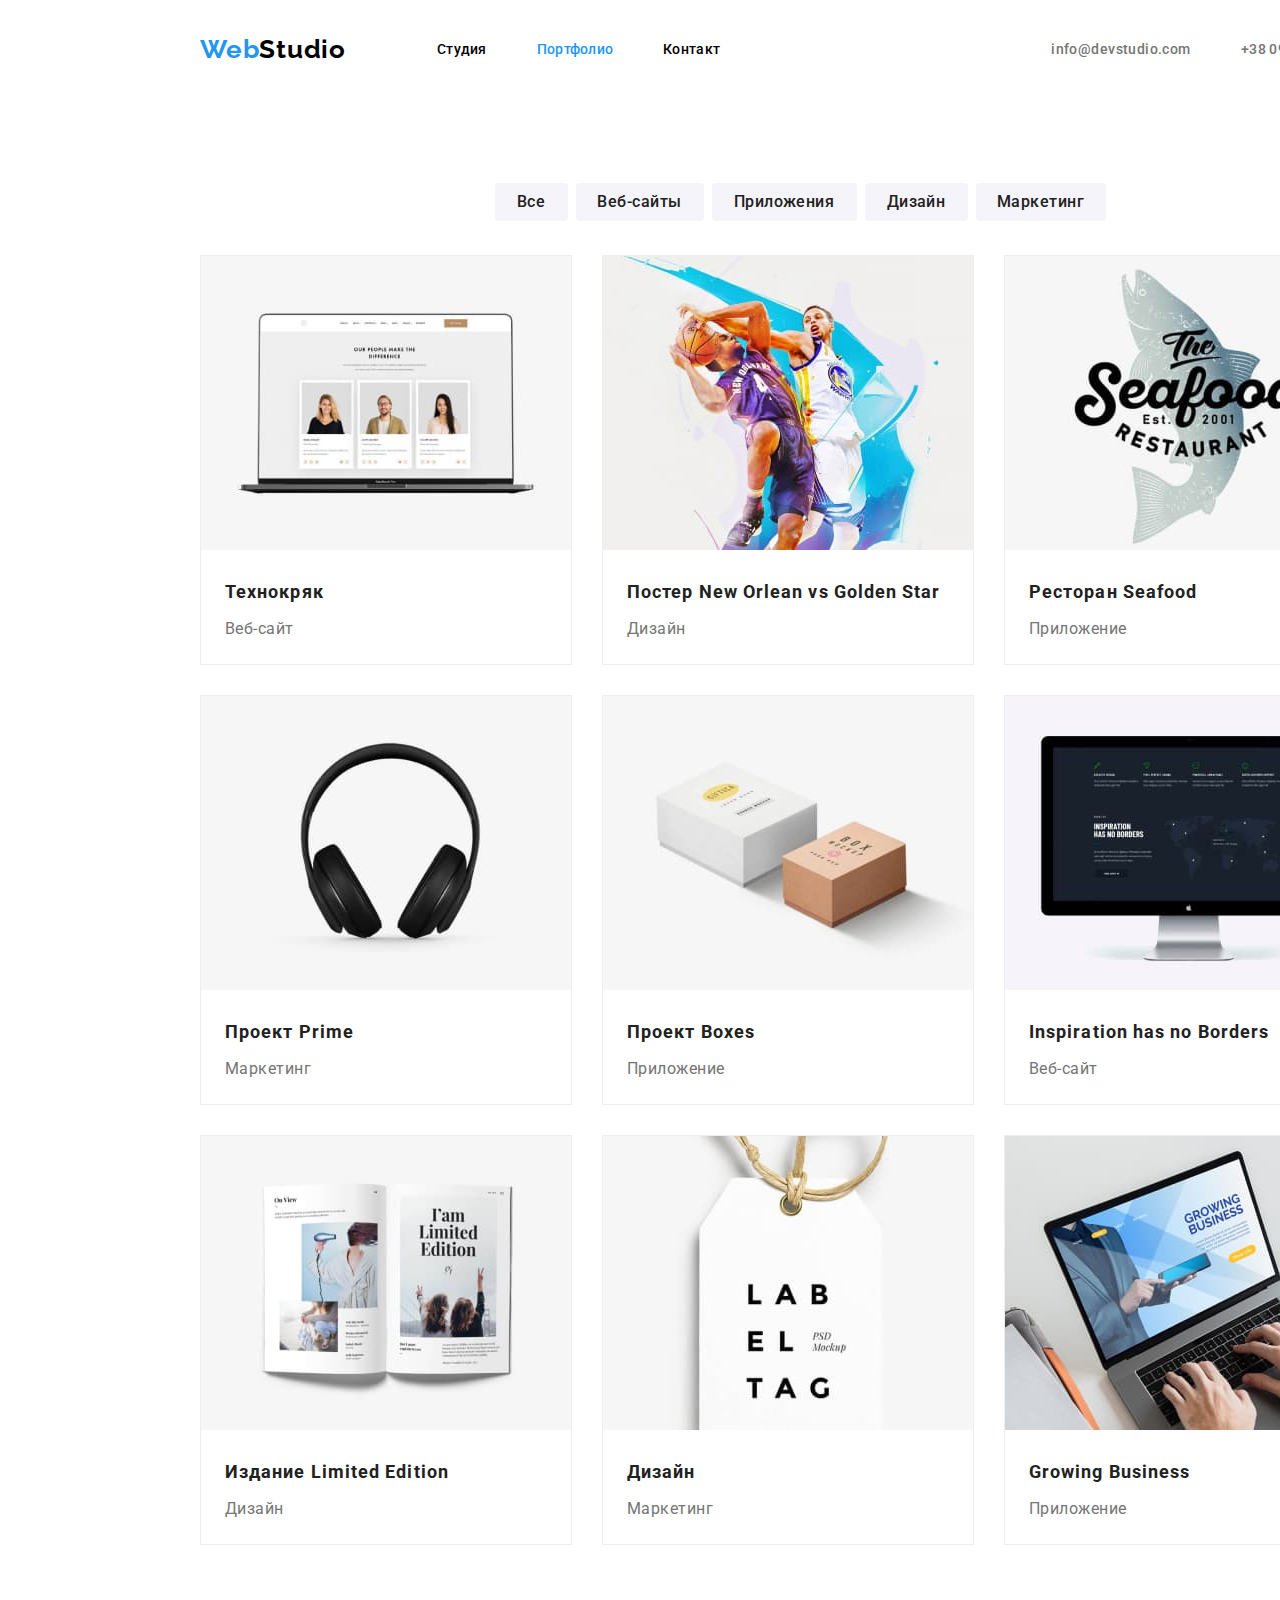
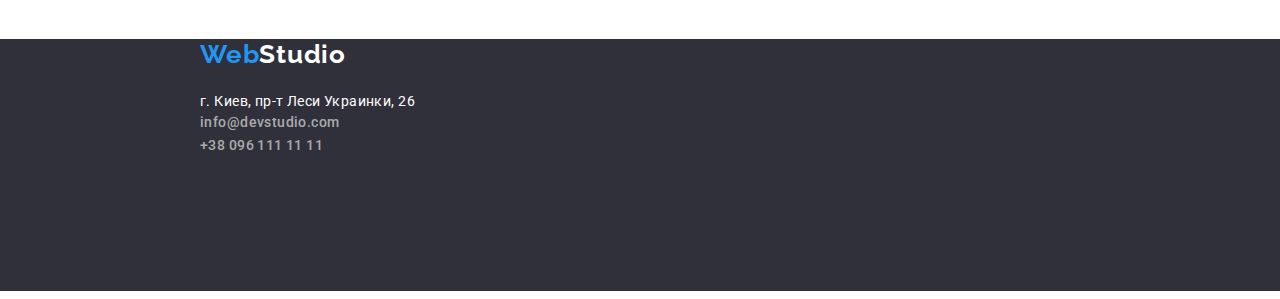
==== portfolio.html @ cc480a6a "new" ====
<!DOCTYPE html>
<html lang="en">
  <head>
    <meta charset="UTF-8" />
    <meta http-equiv="X-UA-Compatible" content="IE=edge" />
    <meta name="viewport" content="width=device-width, initial-scale=1.0" />
    <title>Document</title>
    <link rel="stylesheet" href="./css/style.css" />
    <link rel="preconnect" href="https://fonts.gstatic.com" />
    <link
      href="https://fonts.googleapis.com/css2?family=Raleway:wght@700&family=Roboto:wght@400;500;700;900&display=swap"
      rel="stylesheet"
    />
  </head>
  <body>
    <header >
      

      <nav class="container flex-header ">
        <a href="#" class="logo logo-color" >
          <span >Web</span>Studio
        </a>
        <ul class="link-nav flex-header">
          <li class="item"><a href="./index.html" >Студия</a></li>
          <li class="item"><a href="./portfolio.html" class="link-current">Портфолио</a></li>
          <li class="item"><a href="#">Контакт</a></li>
        </ul>
      
      <ul class="ul-header container flex-header ">
        <li class="head-mail">
          <a href="mailto:info@devstudio.com" class="mail-tel ">
            info@devstudio.com
          </a>
        </li>
        <li class="head-mail">
          <a href="tel:+380961111111" class="mail-tel ">+38 096 111 11 11</a>
        </li>
      </ul>
    </nav>
    </header>
    <main >
      <section>
        <ul class="flex-buttom-ul">
          <li class="flex-buttom">
            <button type="button" class="button-work board-one">Все</button>
          </li>
          <li class="flex-buttom">
            <button type="button" class="button-work board-two flex-buttom">
              Веб-сайты
            </button>
          </li>
          <li class="flex-buttom">
            <button type="button" class="button-work board-three flex-buttom">
              Приложения
            </button>
          </li>
          <li class="flex-buttom">
            <button type="button" class="button-work board-four flex-buttom">Дизайн</button>
          </li>
          <li class="flex-buttom">
            <button type="button" class="button-work board-five flex-buttom">
              Маркетинг
            </button>
          </li>
        </ul>
        <ul class="container ul-one">
          <li class="flex-menu">
            <a href="">
              <img src="./images/project1.jpg" alt="project1" width="370" />
              <h2 class="h2-Example-of-work">Технокряк</h2>
              <p class="p-Example-of-work">Веб-сайт</p>
            </a>
          </li>
          <li class="flex-menu">
            <a href="">
              <img src="./images/project2.jpg" alt="project2" width="370" />
              <h2 class="h2-Example-of-work">
                Постер New Orlean vs Golden Star
              </h2>
              <p class="p-Example-of-work">Дизайн</p>
            </a>
          </li>
          <li class="flex-menu">
            <a href="">
              <img src="./images/project3.jpg" alt="project3" width="370" />
              <h2 class="h2-Example-of-work">Ресторан Seafood</h2>
              <p class="p-Example-of-work">Приложение</p>
            </a>
          </li>
          <li class="flex-menu">
            <a href="">
              <img src="./images/project4.jpg" alt="project4" width="370" />
              <h2 class="h2-Example-of-work">Проект Prime</h2>
              <p class="p-Example-of-work">Маркетинг</p>
            </a>
          </li>
          <li class="flex-menu">
            <a href="">
              <img src="./images/project5.jpg" alt="project5" width="370" />
              <h2 class="h2-Example-of-work">Проект Boxes</h2>
              <p class="p-Example-of-work">Приложение</p>
            </a>
          </li>
          <li class="flex-menu">
            <a href="">
              <img src="./images/project6.jpg" alt="project6" width="370" />
              <h2 class="h2-Example-of-work">Inspiration has no Borders</h2>
              <p class="p-Example-of-work">Веб-сайт</p>
            </a>
          </li>
          <li class="flex-menu">
            <a href="">
              <img src="./images/project7.jpg" alt="project7" width="370" />
              <h2 class="h2-Example-of-work">Издание Limited Edition</h2>
              <p class="p-Example-of-work">Дизайн</p>
            </a>
          </li>
          <li class="flex-menu"class="flex-menu">
            <a href="">
              <img src="./images/project8.jpg" alt="project8" width="370" />
              <h2 class="h2-Example-of-work">Дизайн</h2>
              <p class="p-Example-of-work">Маркетинг</p>
            </a>
          </li>
          <li class="flex-menu">
            <a href="">
              <img src="./images/project9.jpg" alt="project9" width="370" />
              <h2 class="h2-Example-of-work">Growing Business</h2>
              <p class="p-Example-of-work">Приложение</p>
            </a>
          </li>
        </ul>
      </section>
      <footer class="section-number">
        <div class="container">
        <a href="#" class="logo">
          <span>Web</span>Studio
        </a>
        <address><p>г. Киев, пр-т Леси Украинки, 26</p></address>
        <ul>
          <li>
            <a href="mailto:info@devstudio.com" class="mail-tel">
              info@devstudio.com
            </a>
          </li>
          <li>
            <a href="tel:+380961111111" class="mail-tel">+38 096 111 11 11</a>
          </li>
        </ul>
      </div>
      </footer>
    </main>
  </body>
</html>
---- css/style.css ----
/* Основной цвет текста */
:root {
  --main-color: #757575;
  --background-color: #ffffff;
  --akcent-color: #2196f3;
  --secondary-color: #212121;
  --backgroung-secondary-color: #2f303a;
  --background-color-buttom: #f5f4fa;
}

body {
  background-color: var(--background-color);
  color: var(--main-color);
  font-family: 'Roboto', 'Raleway', sans-serif;
  box-sizing: border-box;
  width: 1600px;

  margin-left: auto;
  margin-right: auto;
}
*::after,
*::before {
  box-sizing: inherit;
}
ul {
  list-style: none;
  padding-left: 0;
  margin-bottom: 0;
  margin-top: 0;
}

h1,
h2,
h3,
h4 {
  color: var(--secondary-color);
}
a {
  text-decoration: none;
  /* display: inline-block; */
}
p {
  margin-bottom: 0;
  margin-top: 0;
}


.container {
  width: 1200px;
  margin-left: auto;
  margin-right: auto;
}
/* Шапка Навигация  */
.logo.logo-color {
  color: black;
}

.link-nav.flex-header a{
  display: inline-block;
   padding-top: 32px;
  padding-bottom: 32px; }
.item{
  margin-right: 50px;
  /* padding-top: 32px;
  padding-bottom: 32px; */
}
.item:last-child{
  margin-right: 0;
}
.item:first-child{
  margin-left: 92px;
}
.flex-header{
  display: flex;
  flex-direction:row;
  align-items:center;
}
.head-mail{
  margin-right: 50px;
}
.head-mail:last-child{
  margin-right: 0px;
}

.ul-header.container.flex-header{
  margin-left: 331px;

}


.link-nav a {
  font-weight: 500;
  font-size: 14px;
  line-height: 1.4;
  letter-spacing: 0.02em;
  text-decoration: none;
  color: black;
}
.link-nav a:hover,
.link-nav a:focus {
  color: var(--akcent-color);
}
.ul-header {
  margin-top: 0;
  margin-bottom: 0;
}
.head-mail .mail-tel {
  color: var(--main-color);
}

.mail-tel {
  text-decoration: none;
  color: rgba(255, 255, 255, 0.6);
  font-style: normal;
  font-weight: 500;
  font-size: 14px;
  line-height: 1.7;
  letter-spacing: 0.03em;
  padding-left: 0;
}
.mail-tel:hover,
.mail-tel:focus {
  color: var(--akcent-color);
}
.link-nav .link-current {
  color: var(--akcent-color);
}
/* Кнопка */
.buttom {
  cursor: pointer;
  font-family: Roboto;
  font-style: normal;
  font-weight: bold;
  font-size: 16px;
  line-height: 1.8;
  width: 200px;
  height: 50px;
  /* display: inline-block; */
  border-radius: 4px;
  margin-top: 30px;
  padding: 0;
  border: 0;

  background: #2196f3;
  color: var(--background-color-buttom);
}

.buttom:hover {
  background-color: var(--akcent-color);
  color: var(--background-color-buttom);
}

/* Секция 1 */
.hero {
  background-color: var(--backgroung-secondary-color);
  text-align: center;
  padding: 200px 0px 280px 0px;
}
.h1-herro {
  width: 691px;

  margin: 0 auto;
  font-style: normal;
  font-weight: 900;
  font-size: 44px;
  line-height: 1.36;
  letter-spacing: 0.06em;
  text-transform: uppercase;
  color: var(--background-color-buttom);
}
/* Секция 2  */

.flex-ul-section3{
  display: flex;

}

.li-section2{
  width: 270px;
  margin-right: 30px;

}
.li-section2:last-child{
  margin: 0;

}
.section-number {
  margin-top: 94px;
}
.h3-section2 {
  font-size: 14px;
  line-height: 1.1;

  text-transform: uppercase;
  color: var(--secondary-color);
}
.p-section2 {
  font-size: 14px;
  font-weight: normal;
  line-height: 1.7;
  margin-top: 10px;
}
/* Секция 3 */
.h2-section3 {
  margin-top: 0;
  margin-bottom: 50px;
  text-align: center;
  font-size: 36px;
  line-height: 1.1;
  color: var(--secondary-color);
}
/* Секция 4 */
.flex-ul-section4{
  display: flex;
}
.flex-ul-section4 img{
  display: block;
}
.flex-li-section4{
  margin-right: 30px;
}
.flex-li-section4:last-child{
  margin-right: 0;
}

.section4 {
  background-color: var(--background-color-buttom);
}
.h2-section4 {
  text-align: center;
  font-size: 36px;
  line-height: 1.1;
  color: var(--secondary-color);
  margin-top: 0;
  margin-bottom: 50px;
  padding-top: 94px;
}
.name-people {
  font-weight: 500;
  font-size: 16px;
  line-height: 1.1;
  color: var(--secondary-color);
  margin-top: 30px;
  margin-bottom: 10px;
  text-align: center;
}
.name-work {
  font-weight: normal;
  font-size: 16px;
  line-height: 1.1;
  margin-top: 0;
  margin-bottom: 30px;
  text-align: center;
}

/* основной цвет текста #757575 */
/* вторичный цвет текста  #212121 */
/* акцент цвет #2196F3 */
/* вторичный цвет фона #F5F4FA */
/* основной цвет фона #E5E5E5 */

/* FOOTER */
.section-number-four{
  padding-bottom: 94px;
  margin-top: 94px;
}

footer {
  height: 252px;
  left: 0px;
  top: 2097px;
  background: #2f303a;

}
.footer-logo {
  padding-top: 60px;
}
.flex-li-section4.name{
  box-shadow: 0px 1px 3px rgba(0, 0, 0, 0.12), 0px 1px 1px rgba(0, 0, 0, 0.14), 0px 2px 1px rgba(0, 0, 0, 0.2);
border-radius: 0px 0px 4px 4px;
background-color: white;
}
.tel-mail {
  text-decoration: none;
  color: rgba(255, 255, 255, 0.6);
  font-style: normal;
  font-weight: 500;
  font-size: 14px;
  line-height: 1.7;
  letter-spacing: 0.03em;
  padding-top: 9px;
  width: 231px;
  height: 21px;
}
.tel-mail:hover,
.tel-mail:focus {
  color: var(--akcent-color);
}

.logo {
  color: var(--background-color);
  width: 145px;
  height: 31px;
  left: 215px;
  top: 2157px;
  display: inline-block;

  font-family: Raleway;
  font-style: normal;
  font-weight: bold;
  font-size: 26px;
  line-height: 1.19;

  letter-spacing: 0.03em;
}

span {
  color: var(--akcent-color);
  width: 145px;
  height: 31px;
  left: 215px;
  top: 2157px;

  font-family: Raleway;
  font-style: normal;
  font-weight: bold;
  font-size: 26px;
  line-height: 1.19;

  letter-spacing: 0.03em;
}
address {
  padding-top: 20px;

  width: 231px;
  height: 21px;
  left: 215px;
  top: 2208px;

  font-style: normal;
  font-weight: normal;
  font-size: 14px;
  line-height: 1.7;
  /* or 171% */

  letter-spacing: 0.03em;

  color: var(--background-color);
}

.li-fotter {
  margin-top: 9px;
}
/* Макет № 2 */
/* Кнопки меню */
.flex-buttom-ul {
  
  display: flex;
  flex-direction: row;
  justify-content:center;
  margin-top: 91px;
}
.flex-buttom{
  margin-right: 8px;
}
.flex-buttom:last-child{
  margin-right: 0;
}
.button-work {

  border: 0px;
  color: var(--secondary-color);
  

  font-family: 'Roboto';
  font-style: normal;
  font-weight: 500;
  font-size: 16px;
  line-height: 1.6;

  text-align: center;
  letter-spacing: 0.03em;
  cursor: pointer;
  
}

.board-one {
  width: 73px;
  height: 38px;
  left: 490px;
  top: 171px;

background: #F5F4FA;
border-radius: 4px;
}
.button-work:hover,
.button-work:focus {
  color: var(--background-color);
}
.board-one:hover,
.board-one:focus {
  background-color: var(--akcent-color);
}
.board-two {
  width: 128px;
height: 38px;
left: 571px;
top: 171px;

background: #F5F4FA;
border-radius: 4px;
}
.board-two:hover,
.board-two:focus {
  background-color: var(--akcent-color);
}
.board-three {
  width: 145px;
height: 38px;
left: 707px;
top: 171px;

background: #F5F4FA;
border-radius: 4px;
}
.board-three:hover,
.board-three:focus {
  background-color: var(--akcent-color);
}
.board-four {
  width: 103px;
height: 38px;
left: 860px;
top: 171px;

background: #F5F4FA;
border-radius: 4px;
}
.board-four:hover,
.board-four:focus {
  background-color: var(--akcent-color);
}
.board-five {
  width: 130px;
height: 38px;
left: 971px;
top: 171px;

background: #F5F4FA;
border-radius: 4px;
}
.board-five:hover,
.board-five:focus {
  background-color: var(--akcent-color);
}
/* Примеры работ */
.ul-one{
  margin-top:34px;
  display: flex;
  flex-wrap: wrap;
}

.flex-menu{
  margin-right: 30px;
  background: #FFFFFF;
border: 1px solid #EEEEEE;
margin-bottom: 30px;
}
.flex-menu:nth-child(3n){
  margin-right: 0;
}
.flex-menu:nth-last-child(-n + 3){
  margin-bottom: 0;
}

.h2-Example-of-work {
  color: var(--secondary-color);
  width: 322px;
  height: 36px;
  left: 639px;
  top: 576px;

  font-style: normal;
  font-weight: bold;
  font-size: 18px;
  line-height: 36px;

  letter-spacing: 0.06em;
  margin-left: 24px;
  margin-top: 20px;
  margin-bottom: 0;
}
.p-Example-of-work {
  width: 322px;
  height: 30px;
  left: 239px;
  top: 616px;

  font-family: Roboto;
  font-size: 16px;
  line-height: 30px;

  letter-spacing: 0.03em;
  color: var(--main-color);
  margin-top: 4px;
  margin-left: 24px;
  margin-bottom: 20px;
}
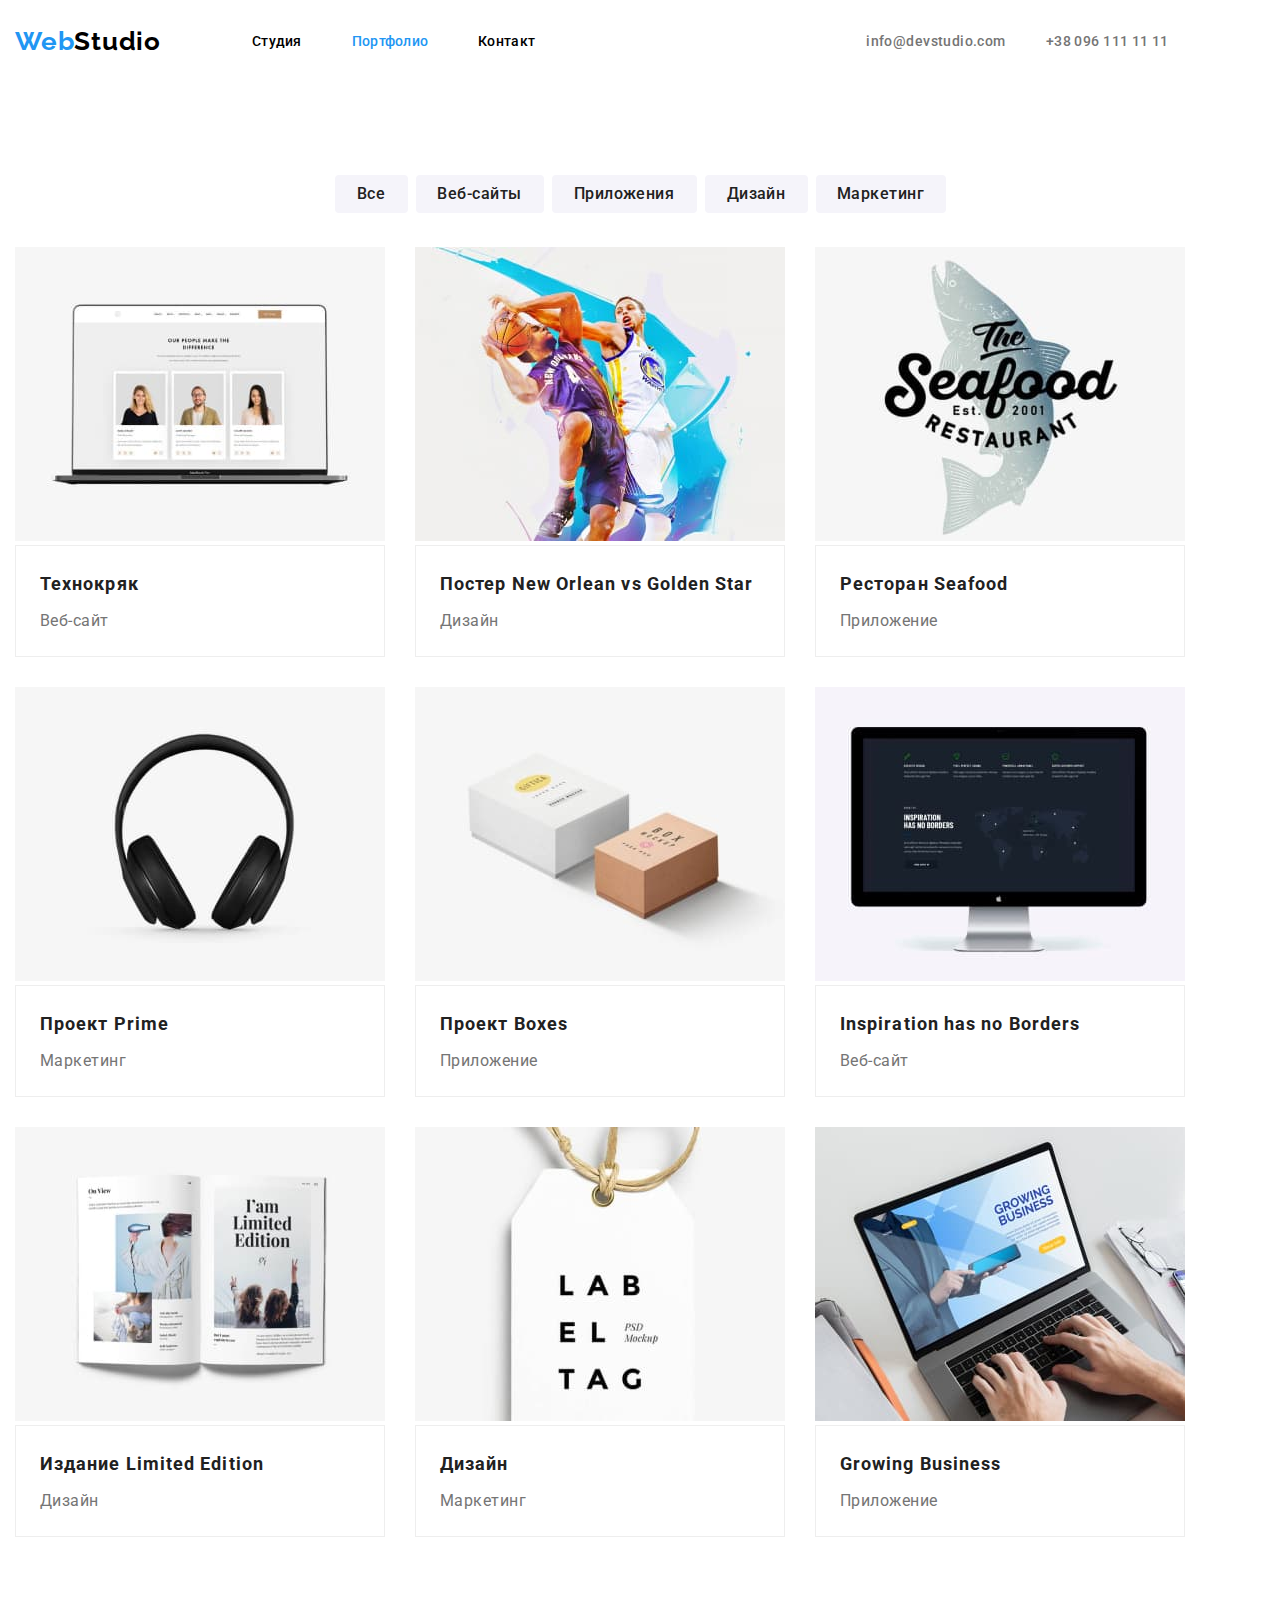
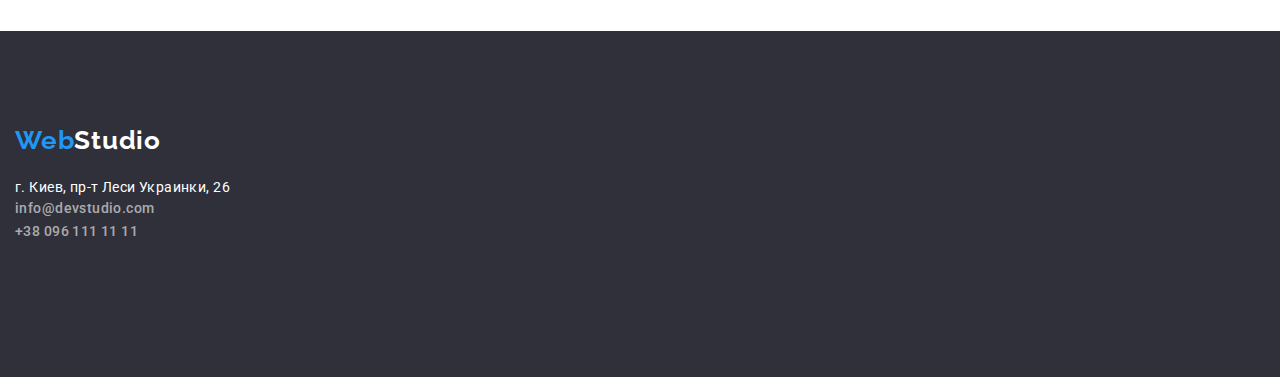
==== commit 65edf972: "resubmit1" ====
--- a/portfolio.html
+++ b/portfolio.html
@@ -40,6 +40,8 @@
     </header>
     <main >
       <section>
+        <div class="padding-button">
+
         <ul class="flex-buttom-ul">
           <li class="flex-buttom">
             <button type="button" class="button-work board-one">Все</button>
@@ -67,72 +69,92 @@
           <li class="flex-menu">
             <a href="">
               <img src="./images/project1.jpg" alt="project1" width="370" />
+              <div class="portfolio-dib">
               <h2 class="h2-Example-of-work">Технокряк</h2>
               <p class="p-Example-of-work">Веб-сайт</p>
+            </div>
             </a>
+          
           </li>
           <li class="flex-menu">
             <a href="">
               <img src="./images/project2.jpg" alt="project2" width="370" />
+              <div class="portfolio-dib">
               <h2 class="h2-Example-of-work">
                 Постер New Orlean vs Golden Star
               </h2>
               <p class="p-Example-of-work">Дизайн</p>
+            </div>
             </a>
           </li>
           <li class="flex-menu">
             <a href="">
               <img src="./images/project3.jpg" alt="project3" width="370" />
+              <div class="portfolio-dib">
               <h2 class="h2-Example-of-work">Ресторан Seafood</h2>
               <p class="p-Example-of-work">Приложение</p>
+            </div>
             </a>
           </li>
           <li class="flex-menu">
             <a href="">
               <img src="./images/project4.jpg" alt="project4" width="370" />
+              <div class="portfolio-dib">
               <h2 class="h2-Example-of-work">Проект Prime</h2>
               <p class="p-Example-of-work">Маркетинг</p>
+            </div>
             </a>
           </li>
           <li class="flex-menu">
             <a href="">
               <img src="./images/project5.jpg" alt="project5" width="370" />
+              <div class="portfolio-dib">
               <h2 class="h2-Example-of-work">Проект Boxes</h2>
               <p class="p-Example-of-work">Приложение</p>
+            </div>
             </a>
           </li>
           <li class="flex-menu">
             <a href="">
               <img src="./images/project6.jpg" alt="project6" width="370" />
+              <div class="portfolio-dib">
               <h2 class="h2-Example-of-work">Inspiration has no Borders</h2>
               <p class="p-Example-of-work">Веб-сайт</p>
+            </div>
             </a>
           </li>
           <li class="flex-menu">
             <a href="">
               <img src="./images/project7.jpg" alt="project7" width="370" />
+              <div class="portfolio-dib">
               <h2 class="h2-Example-of-work">Издание Limited Edition</h2>
               <p class="p-Example-of-work">Дизайн</p>
+            </div>
             </a>
           </li>
           <li class="flex-menu"class="flex-menu">
             <a href="">
               <img src="./images/project8.jpg" alt="project8" width="370" />
+              <div class="portfolio-dib">
               <h2 class="h2-Example-of-work">Дизайн</h2>
               <p class="p-Example-of-work">Маркетинг</p>
+            </div>
             </a>
           </li>
           <li class="flex-menu">
             <a href="">
               <img src="./images/project9.jpg" alt="project9" width="370" />
+              <div class="portfolio-dib">
               <h2 class="h2-Example-of-work">Growing Business</h2>
               <p class="p-Example-of-work">Приложение</p>
+            </div>
             </a>
           </li>
         </ul>
+      </div>
       </section>
       <footer class="section-number">
-        <div class="container">
+        <div class="container footer-footer">
         <a href="#" class="logo">
           <span>Web</span>Studio
         </a>
--- a/css/style.css
+++ b/css/style.css
@@ -13,7 +13,8 @@
   color: var(--main-color);
   font-family: 'Roboto', 'Raleway', sans-serif;
   box-sizing: border-box;
-  width: 1600px;
+  margin: 0;
+  
 
   margin-left: auto;
   margin-right: auto;
@@ -24,7 +25,7 @@
 }
 ul {
   list-style: none;
-  padding-left: 0;
+  padding: 0;
   margin-bottom: 0;
   margin-top: 0;
 }
@@ -47,8 +48,9 @@
 
 .container {
   width: 1200px;
-  margin-left: auto;
-  margin-right: auto;
+  margin: 0;
+  padding: 0 15px;
+  box-sizing: border-box;
 }
 /* Шапка Навигация  */
 .logo.logo-color {
@@ -76,14 +78,17 @@
   align-items:center;
 }
 .head-mail{
-  margin-right: 50px;
-}
+  padding-right: 40px;
+}
+
+
 .head-mail:last-child{
-  margin-right: 0px;
+  padding-right: 0px;
+  margin-right: 0;
 }
 
 .ul-header.container.flex-header{
-  margin-left: 331px;
+  padding-left: 331px;
 
 }
 
@@ -154,7 +159,7 @@
 .hero {
   background-color: var(--backgroung-secondary-color);
   text-align: center;
-  padding: 200px 0px 280px 0px;
+  padding: 200px 0px 200px 0px;
 }
 .h1-herro {
   width: 691px;
@@ -185,7 +190,7 @@
 
 }
 .section-number {
-  margin-top: 94px;
+  padding-top: 94px;
 }
 .h3-section2 {
   font-size: 14px;
@@ -346,6 +351,10 @@
   letter-spacing: 0.03em;
 
   color: var(--background-color);
+}
+
+.footer-footer{
+  padding-bottom: 60px;
 }
 
 .li-fotter {
@@ -463,7 +472,7 @@
 .flex-menu{
   margin-right: 30px;
   background: #FFFFFF;
-border: 1px solid #EEEEEE;
+
 margin-bottom: 30px;
 }
 .flex-menu:nth-child(3n){
@@ -471,6 +480,15 @@
 }
 .flex-menu:nth-last-child(-n + 3){
   margin-bottom: 0;
+}
+
+.portfolio-dib{
+
+border: 1px solid #EEEEEE;
+}
+
+.padding-button{
+  padding-bottom: 94px;
 }
 
 .h2-Example-of-work {
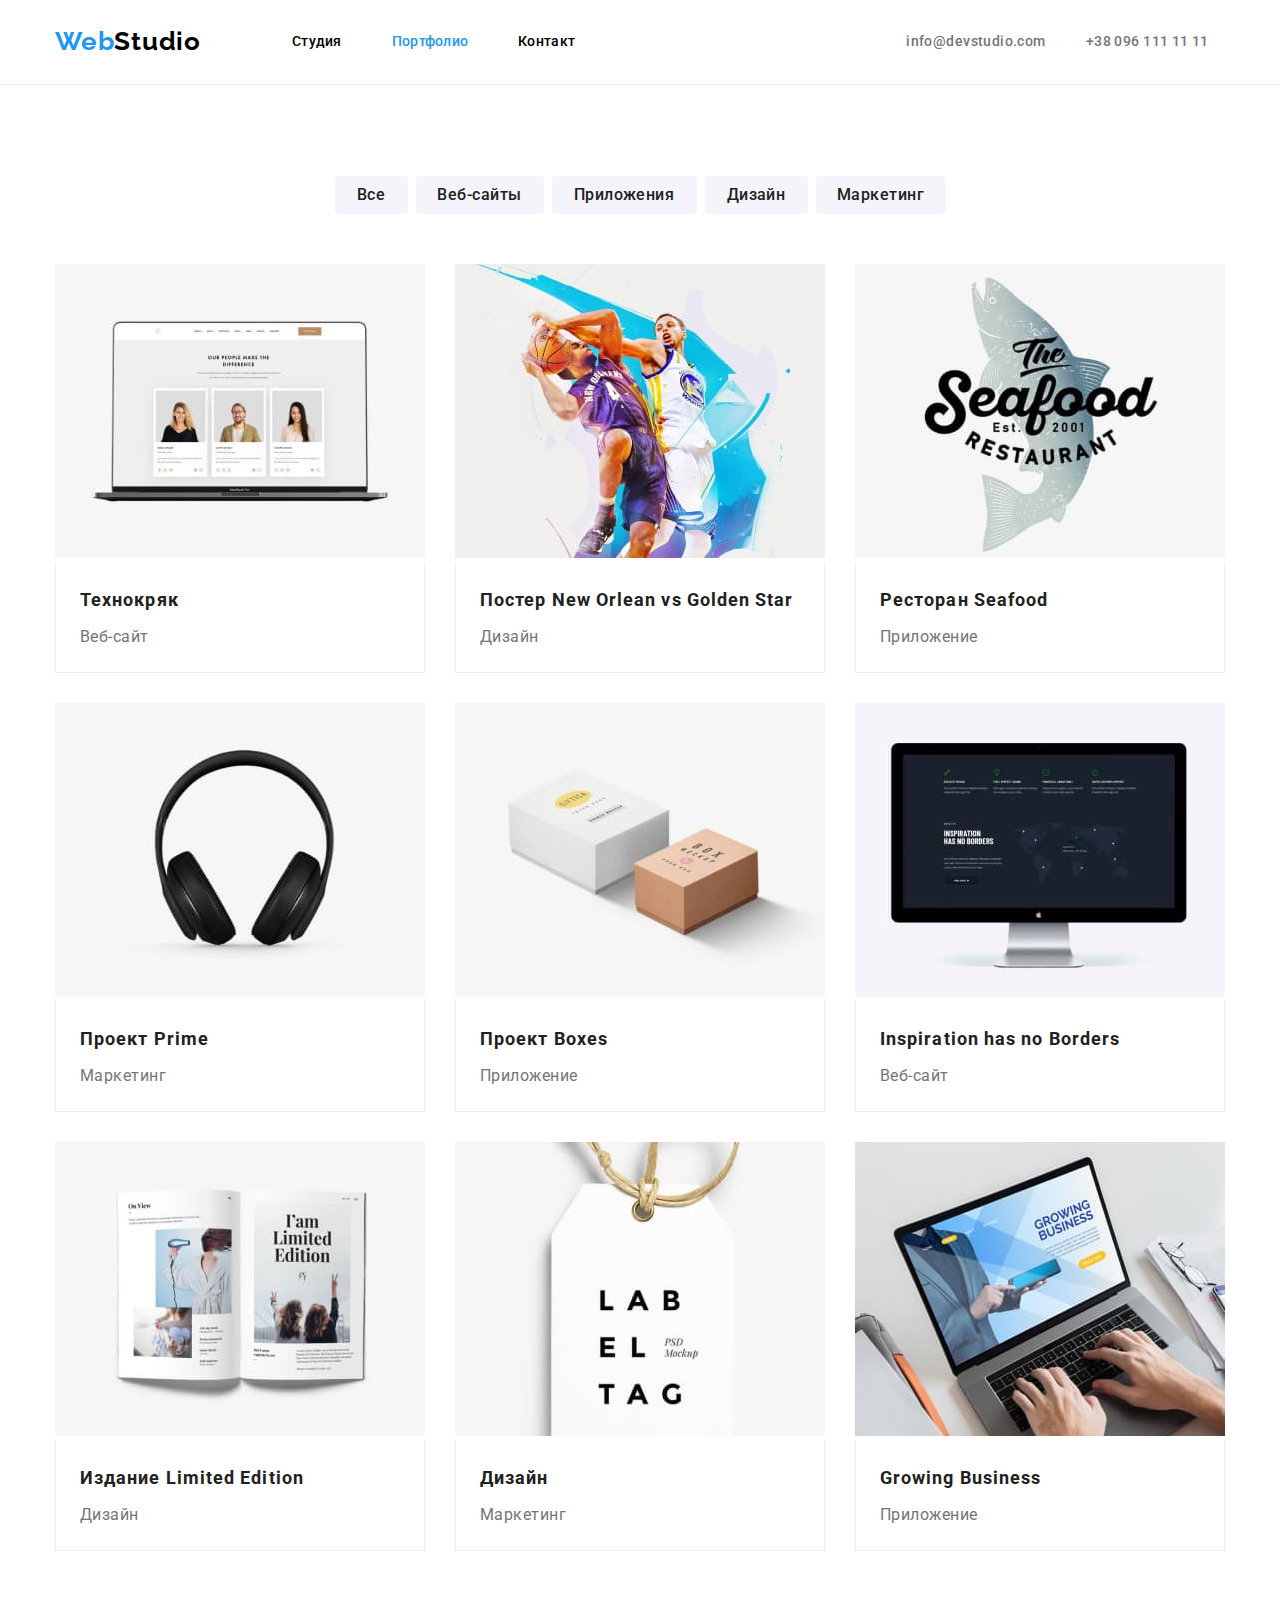
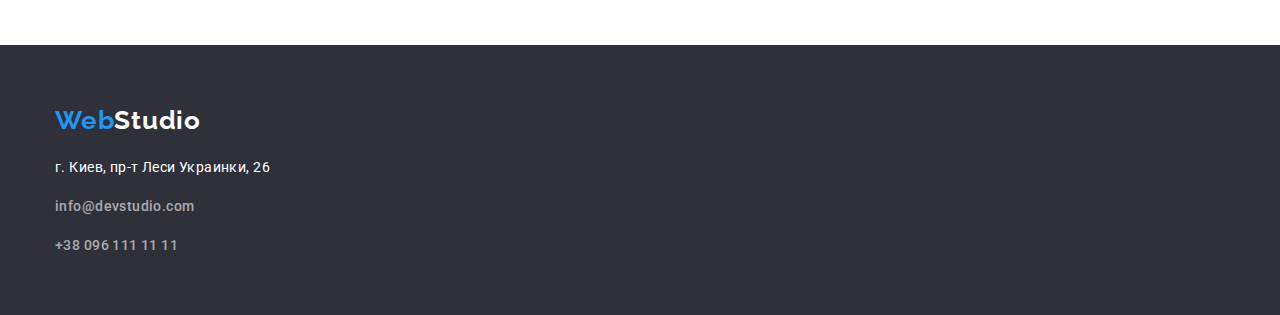
==== commit e0d9df98: "next" ====
--- a/portfolio.html
+++ b/portfolio.html
@@ -13,7 +13,8 @@
     />
   </head>
   <body>
-    <header >
+    <header class="border">
+
       
 
       <nav class="container flex-header ">
@@ -71,7 +72,7 @@
               <img src="./images/project1.jpg" alt="project1" width="370" />
               <div class="portfolio-dib">
               <h2 class="h2-Example-of-work">Технокряк</h2>
-              <p class="p-Example-of-work">Веб-сайт</p>
+              <p class="p-Example-of-work ">Веб-сайт</p>
             </div>
             </a>
           
@@ -153,20 +154,21 @@
         </ul>
       </div>
       </section>
-      <footer class="section-number">
+      <footer>
         <div class="container footer-footer">
-        <a href="#" class="logo">
-          <span>Web</span>Studio
+        <a href="#" class="logo footer-logo" >
+          <span >Web</span>Studio
         </a>
-        <address><p>г. Киев, пр-т Леси Украинки, 26</p></address>
+        </a>
+        <address ><p>г. Киев, пр-т Леси Украинки, 26</p></address>
         <ul>
-          <li>
-            <a href="mailto:info@devstudio.com" class="mail-tel">
+          <li class="li-fotter">
+            <a href="mailto:info@devstudio.com" class="tel-mail">
               info@devstudio.com
             </a>
           </li>
-          <li>
-            <a href="tel:+380961111111" class="mail-tel">+38 096 111 11 11</a>
+          <li class="li-fotter">
+            <a href="tel:+380961111111" class="tel-mail ">+38 096 111 11 11</a>
           </li>
         </ul>
       </div>
--- a/css/style.css
+++ b/css/style.css
@@ -38,6 +38,8 @@
 }
 a {
   text-decoration: none;
+  display: block;
+  
   /* display: inline-block; */
 }
 p {
@@ -51,12 +53,18 @@
   margin: 0;
   padding: 0 15px;
   box-sizing: border-box;
+  margin: 0 auto;
 }
 /* Шапка Навигация  */
 .logo.logo-color {
   color: black;
 }
 
+.section-test{
+  padding-bottom: 94px;
+
+
+}
 .link-nav.flex-header a{
   display: inline-block;
    padding-top: 32px;
@@ -76,6 +84,7 @@
   display: flex;
   flex-direction:row;
   align-items:center;
+  
 }
 .head-mail{
   padding-right: 40px;
@@ -191,6 +200,8 @@
 }
 .section-number {
   padding-top: 94px;
+  
+ 
 }
 .h3-section2 {
   font-size: 14px;
@@ -230,6 +241,8 @@
 
 .section4 {
   background-color: var(--background-color-buttom);
+  padding-bottom: 94px;
+
 }
 .h2-section4 {
   text-align: center;
@@ -237,24 +250,32 @@
   line-height: 1.1;
   color: var(--secondary-color);
   margin-top: 0;
-  margin-bottom: 50px;
-  padding-top: 94px;
+  padding-bottom: 50px;
+  margin-bottom: 0;
+
+}
+
+.people{
+  padding-top: 30px;
+  padding-bottom: 30px;
 }
 .name-people {
   font-weight: 500;
   font-size: 16px;
   line-height: 1.1;
   color: var(--secondary-color);
-  margin-top: 30px;
-  margin-bottom: 10px;
   text-align: center;
-}
+  margin: 0;
+
+}
+
 .name-work {
   font-weight: normal;
   font-size: 16px;
   line-height: 1.1;
   margin-top: 0;
-  margin-bottom: 30px;
+  padding-top: 10px;
+  
   text-align: center;
 }
 
@@ -271,15 +292,13 @@
 }
 
 footer {
-  height: 252px;
-  left: 0px;
-  top: 2097px;
+  padding-bottom: 60px;
+  padding-top: 60px;
+ 
   background: #2f303a;
 
 }
-.footer-logo {
-  padding-top: 60px;
-}
+
 .flex-li-section4.name{
   box-shadow: 0px 1px 3px rgba(0, 0, 0, 0.12), 0px 1px 1px rgba(0, 0, 0, 0.14), 0px 2px 1px rgba(0, 0, 0, 0.2);
 border-radius: 0px 0px 4px 4px;
@@ -353,9 +372,10 @@
   color: var(--background-color);
 }
 
-.footer-footer{
+/* .footer-footer{
+  padding-top: 94px;
   padding-bottom: 60px;
-}
+} */
 
 .li-fotter {
   margin-top: 9px;
@@ -457,6 +477,7 @@
 
 background: #F5F4FA;
 border-radius: 4px;
+
 }
 .board-five:hover,
 .board-five:focus {
@@ -467,6 +488,9 @@
   margin-top:34px;
   display: flex;
   flex-wrap: wrap;
+  padding-top: 50px;
+  margin-top: 0;
+
 }
 
 .flex-menu{
@@ -484,7 +508,12 @@
 
 .portfolio-dib{
 
-border: 1px solid #EEEEEE;
+border-left: 1px solid #EEEEEE;
+border-right : 1px solid #EEEEEE;
+border-bottom: 1px solid #EEEEEE;
+padding-left: 24px;
+padding-bottom: 20px;
+padding-top: 20px;
 }
 
 .padding-button{
@@ -493,10 +522,7 @@
 
 .h2-Example-of-work {
   color: var(--secondary-color);
-  width: 322px;
-  height: 36px;
-  left: 639px;
-  top: 576px;
+  
 
   font-style: normal;
   font-weight: bold;
@@ -504,9 +530,9 @@
   line-height: 36px;
 
   letter-spacing: 0.06em;
-  margin-left: 24px;
-  margin-top: 20px;
+  
   margin-bottom: 0;
+  margin-top: 0;
 }
 .p-Example-of-work {
   width: 322px;
@@ -520,7 +546,11 @@
 
   letter-spacing: 0.03em;
   color: var(--main-color);
-  margin-top: 4px;
-  margin-left: 24px;
-  margin-bottom: 20px;
-}
+  padding-top: 4px;
+  
+}
+
+
+.border{
+  border-bottom:1px solid #ECECEC;
+}